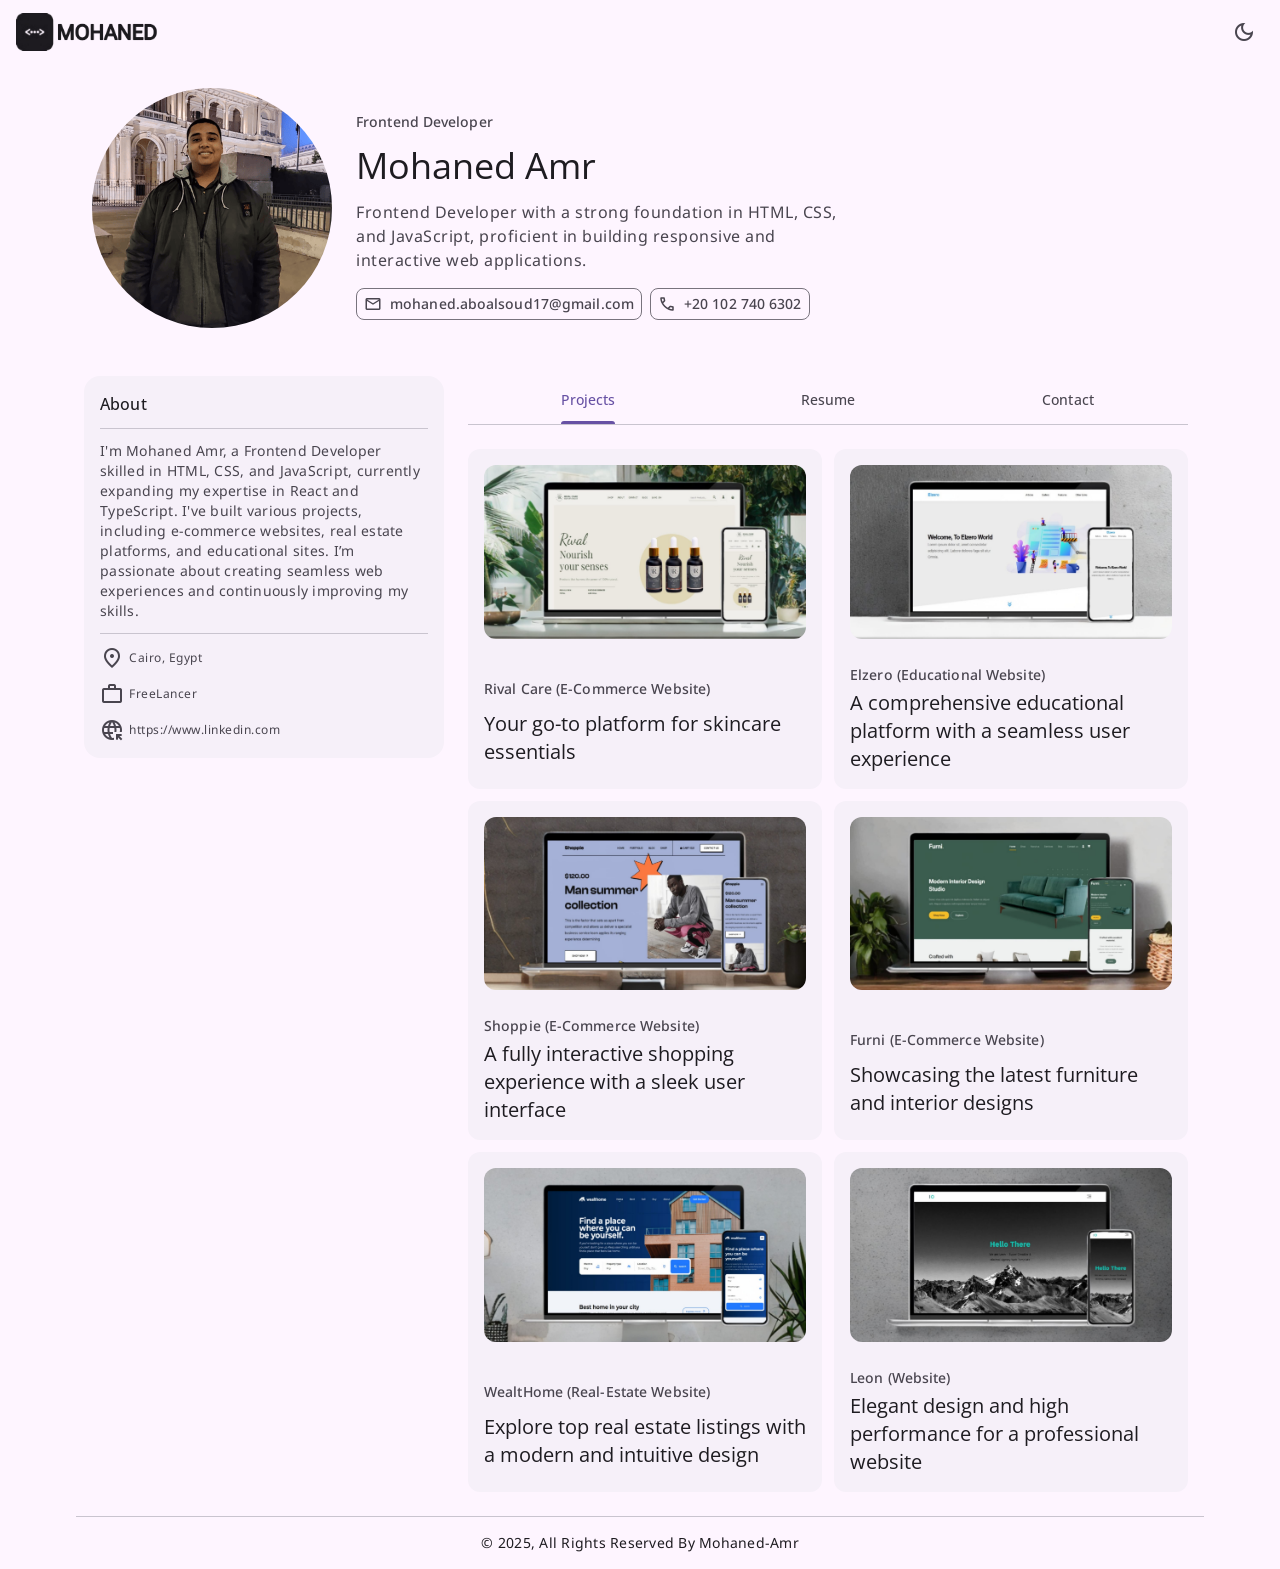
==== index.html @ 678322f2 "Add files via upload" ====
<!DOCTYPE html>
<html lang="en" data-theme="light">
  <head>
    <meta charset="UTF-8" />
    <meta name="viewport" content="width=device-width, initial-scale=1.0" />
    <!-- Meta Tags -->
    <title>Mohaned-Amr -> Personal Portfolio</title>
    <meta name="title" content="Mohaned-Amr -> Personal Portfolio" />
    <meta
      name="description"
      content="This is a personal portfolio made by Mohaned-Amr"
    />
    <!-- Favicon -->
    <link rel="shortcut icon" href="./favicon.svg" type="image/svg+xml" />
    <!-- Google Font Link -->
    <link rel="preconnect" href="https://fonts.googleapis.com" />
    <link rel="preconnect" href="https://fonts.gstatic.com" crossorigin />
    <link
      href="https://fonts.googleapis.com/css2?family=Noto+Sans:wght@400;500&family=Open+Sans:wght@400;500&display=swap"
      rel="stylesheet"
    />
    <!-- Material Icon Link -->
    <link
      rel="stylesheet"
      href="https://fonts.googleapis.com/css2?family=Material+Symbols+Outlined:opsz,wght,FILL,GRAD@24,400,0,0"
    />
    <!-- Custom CSS Links -->
    <link rel="stylesheet" href="./New folder/css/style.css" />
    <link rel="stylesheet" href="./New folder/css/all.min.css" />
    <link rel="stylesheet" href="./New folder/css/normalize.css" />
  </head>
  <body>
    <!-- Top Bar -->
    <header class="topbar">
      <a href="#" class="logo">
        <img
          src="./New folder/images/Logo_dark.png"
          alt="Mohaned-Amr"
          width="145"
          height="32"
          class="dark"
        />
        <img
          src="./New folder/images/Logo_light.png"
          alt="Mohaned-Amr"
          width="145"
          height="32"
          class="light"
        />
      </a>
      <button class="icon-btn theme-btn" data-theme-btn>
        <span class="material-symbols-outlined dark" aria-hidden="true">
          dark_mode
        </span>
        <span class="material-symbols-outlined light" aria-hidden="true">
          light_mode
        </span>
        <div class="state-layer"></div>
      </button>
    </header>
    <main>
      <article>
        <!-- Hero -->
        <section class="section hero">
          <div class="container">
            <figure
              class="hero-banner img-holder"
              style="--width: 240; --height: 240"
            >
              <img
                src="./New folder/images/profile.png"
                width="240"
                height="240"
                alt="Mohaned-Amr"
                class="img-cover"
              />
            </figure>
            <div class="hero-content">
              <span class="label-large section-subtitle"
                >Frontend Developer</span
              >
              <h1 class="display-small">Mohaned Amr</h1>
              <p class="body-large section-text">
                Frontend Developer with a strong foundation in HTML, CSS, and
                JavaScript, proficient in building responsive and interactive
                web applications.
              </p>
              <div class="btn-wrapper">
                <a
                  href="mailto:mohaned.aboalsoud17@gmail.com"
                  class="chip"
                  target="_blank"
                >
                  <span class="material-symbols-outlined" aria-hidden="true">
                    Mail</span
                  >
                  <span class="label-large">mohaned.aboalsoud17@gmail.com</span>
                  <div class="state-layer"></div>
                </a>
                <a href="tel:+201027406302" class="chip" target="_blank">
                  <span class="material-symbols-outlined" aria-hidden="true">
                    Call
                  </span>
                  <span class="label-large">+20 102 740 6302</span>
                  <div class="state-layer"></div>
                </a>
              </div>
            </div>
          </div>
        </section>
        <!-- Main Content -->
        <div class="article">
          <div class="about-card">
            <h2 class="card-title title-medium">About</h2>
            <p class="body-medium card-text">
              I'm Mohaned Amr, a Frontend Developer skilled in HTML, CSS, and
              JavaScript, currently expanding my expertise in React and
              TypeScript. I've built various projects, including e-commerce
              websites, real estate platforms, and educational sites. I’m
              passionate about creating seamless web experiences and
              continuously improving my skills.
            </p>
            <ul class="about-list">
              <li class="list-item">
                <span class="material-symbols-outlined" aria-hidden="true">
                  location_on
                </span>
                <span class="label-medium">Cairo, Egypt</span>
              </li>
              <li class="list-item">
                <span class="material-symbols-outlined" aria-hidden="true">
                  Work
                </span>
                <span class="label-medium">FreeLancer</span>
              </li>
              <li class="list-item">
                <span class="material-symbols-outlined" aria-hidden="true">
                  captive_portal
                </span>
                <a
                  href="https://www.linkedin.com/in/mohaned-amr?lipi=urn%3Ali%3Apage%3Ad_flagship3_profile_view_base_contact_details%3BCSJudv%2BbSkCPL9RuN%2Fnesw%3D%3D"
                  target="_blank"
                  class="label-medium linkedin"
                  >https://www.linkedin.com</a>
              </li>
            </ul>
          </div>
          <div>
            <!-- Primary Tabs -->
            <div class="primary-tabs">
              <button class="tab-btn active" data-tab-btn="projects">
                <span class="tab-text title-small">Projects</span>
                <div class="state-layer"></div>
              </button>
              <button class="tab-btn" data-tab-btn="resume">
                <span class="tab-text title-small">Resume</span>
                <div class="state-layer"></div>
              </button>
              <button class="tab-btn" data-tab-btn="contact">
                <span class="tab-text title-small">Contact</span>
                <div class="state-layer"></div>
              </button>
            </div>
            <!-- Project -->
            <section class="section tab-content active" data-tab-content="projects">
              <div class="container">
                <div class="project-list">
                  <div class="card">
                    <figure class="card-banner img-holder" style="--width: 334; --height: 180;">
                      <img src="./New folder/images/project-1.png" alt="Rival" width="334" height="180" class="img-cover">
                    </figure>
                    <div class="card-content">
                      <span class="label-large card-subtitle">Rival Care (E-Commerce Website)</span>
                      <h3 class="title-large card-title">Your go-to platform for skincare essentials</h3>
                    </div>
                    <a href="https://mohaned-amr.github.io/Rival-Care/" target="_blank" class="state-layer"></a>
                  </div>

                  <div class="card">
                    <figure class="card-banner img-holder" style="--width: 334; --height: 180;">
                      <img src="./New folder/images/project-2.png" alt="Elzero" width="334" height="180" class="img-cover">
                    </figure>
                    <div class="card-content">
                      <span class="label-large card-subtitle">Elzero (Educational Website)</span>
                      <h3 class="title-large card-title">A comprehensive educational platform with a seamless user experience</h3>
                    </div>
                    <a href="https://mohaned-amr.github.io/Elzero-Website-Project/" target="_blank" class="state-layer"></a>
                  </div>

                  <div class="card">
                    <figure class="card-banner img-holder" style="--width: 334; --height: 180;">
                      <img src="./New folder/images/project-3.png" alt="Shoppie" width="334" height="180" class="img-cover">
                    </figure>
                    <div class="card-content">
                      <span class="label-large card-subtitle">Shoppie (E-Commerce Website)</span>
                      <h3 class="title-large card-title">A fully interactive shopping experience with a sleek user interface</h3>
                    </div>
                    <a href="https://mohaned-amr.github.io/E-Commerce-Website/" target="_blank" class="state-layer"></a>
                  </div>

                  <div class="card">
                    <figure class="card-banner img-holder" style="--width: 334; --height: 180;">
                      <img src="./New folder/images/project-4.png" alt="Furni" width="334" height="180" class="img-cover">
                    </figure>
                    <div class="card-content">
                      <span class="label-large card-subtitle">Furni (E-Commerce Website)</span>
                      <h3 class="title-large card-title">Showcasing the latest furniture and interior designs</h3>
                    </div>
                    <a href="https://mohaned-amr.github.io/Furniture-Exhibition-Website/" target="_blank" class="state-layer"></a>
                  </div>

                  <div class="card">
                    <figure class="card-banner img-holder" style="--width: 334; --height: 180;">
                      <img src="./New folder/images/project-5.png" alt="WealtHome" width="334" height="180" class="img-cover">
                    </figure>
                    <div class="card-content">
                      <span class="label-large card-subtitle">WealtHome (Real-Estate Website)</span>
                      <h3 class="title-large card-title">Explore top real estate listings with a modern and intuitive design</h3>
                    </div>
                    <a href="https://mohaned-amr.github.io/Real-Estate-Website/" target="_blank" class="state-layer"></a>
                  </div>

                  <div class="card">
                    <figure class="card-banner img-holder" style="--width: 334; --height: 180;">
                      <img src="./New folder/images/project-6.png" alt="Leon" width="334" height="180" class="img-cover">
                    </figure>
                    <div class="card-content">
                      <span class="label-large card-subtitle">Leon (Website)</span>
                      <h3 class="title-large card-title">Elegant design and high performance for a professional website</h3>
                    </div>
                    <a href="https://mohaned-amr.github.io/First-Project-Leon/" target="_blank" class="state-layer"></a>
                  </div>
                </div>
              </div>
            </section>
            <!-- Resume -->
            <section class="section tab-content resume-tab" data-tab-content="resume">
              <div class="container">
                <h2 class="section-title title-small">Experience</h2>
                <ul class="list">
                  <li class="resume-item">
                    <div class="resume-card">
                      <p class="body-large">Freelance Web Developer</p>
                      <span class="label-medium card-subtitle">Ongoing</span>
                      <span class="body-medium card-text">Developed and designed multiple frontend projects.<br>Gained experience in responsive web design and modern UI trends.</span>
                    </div>
                  </li>
                </ul>
                <h2 class="section-title title-small">Education</h2>
                <ul class="list">
                  <li class="resume-item">
                    <div class="resume-card">
                      <p class="body-large">
                        Bachelor of Law – Helwan University<br>Graduated with Very Good grade
                      </p>
                      <span class="label-medium card-subtitle">2023</span>
                    </div>
                  </li>
                </ul>
                <h2 class="section-title title-small">Skills and Technologies</h2>
                <ul class="resume-bottom-list">
                  <li class="resume-bottom-item">
                    <img src="./New folder/images/html5.svg" width="28" height="28" loading="lazy" alt="HTML5" class="icon">
                    <span class="label-medium">HTML 5</span>
                  </li>
                  <li class="resume-bottom-item">
                    <img src="./New folder/images/css3.svg" width="28" height="28" loading="lazy" alt="CSS" class="icon">
                    <span class="label-medium">CSS 3</span>
                  </li>
                  <li class="resume-bottom-item">
                    <img src="./New folder/images/javascript.svg" width="28" height="28" loading="lazy" alt="JavaScript" class="icon">
                    <span class="label-medium">JavaScript</span>
                  </li>
                  <li class="resume-bottom-item">
                    <img src="./New folder/images/react.js.svg" width="28" height="28" loading="lazy" alt="React.js" class="icon">
                    <span class="label-medium">React.js</span>
                  </li>
                  <li class="resume-bottom-item">
                    <img src="./New folder/images/github.svg" width="28" height="28" loading="lazy" alt="GitHub" class="icon">
                    <span class="label-medium">GitHub</span>
                  </li>
                  <li class="resume-bottom-item">
                    <img src="./New folder/images/VS_code.svg" width="28" height="28" loading="lazy" alt="VS Code" class="icon">
                    <span class="label-medium">VS Code</span>
                  </li>
                </ul>
              </div>
            </section>
            <!-- Contact -->
            <section class="section tab-content contact-tab" data-tab-content="contact">
              <div class="container">
                <div class="contact-info">
                  <h4 class="section-title title-small">Contact Info</h4>
                  <ul class="contact-info-list">
                    <li class="contact-info-item">
                      <div class="icon-box">
                        <span class="material-symbols-outlined" aria-hidden="true"> mail </span>
                      </div>
                      <div class="info-content">
                        <p class="label-small info-title">Mail Us</p>
                        <a href="mailto:mohaned.aboalsoud17@gmail.com" class="label-small info-text">mohaned.aboalsoud17@gmail.com</a>
                      </div>
                    </li>
                    <li class="contact-info-item">
                      <div class="icon-box">
                        <span class="material-symbols-outlined" aria-hidden="true"> call </span>
                      </div>
                      <div class="info-content">
                        <p class="label-small info-title">Contact Us</p>
                        <a href="tel:+20 102 740 6302" class="label-small info-text">+20 102 740 6302</a>
                        <a href="tel:+20 155 783 7011" class="label-small info-text">+20 155 783 7011</a>
                      </div>
                    </li>
                    <li class="contact-info-item">
                      <div class="icon-box">
                        <span class="material-symbols-outlined" aria-hidden="true"> location_on </span>
                      </div>
                      <div class="info-content">
                        <p class="label-small info-title">Address</p>
                        <a href="https://maps.app.goo.gl/rMeYLPhVz12Xdufw5" target="_blank" class="label-small info-text">Helwan, Cairo</a>
                      </div>
                    </li>
                  </ul>
                  <h4 class="title-small">Social Info</h4>
                  <div class="social-list">
                    <a href="https://www.github.com/Mohaned-Amr" target="_blank" class="social-item">
                      <i class="fa-brands fa-github material-symbols-outlined"></i>

                    </a>
                    <a href="https://www.linkedin.com/in/mohaned-amr" target="_blank" class="social-item">
                      <i class="fa-brands fa-linkedin-in material-symbols-outlined"></i>
                    </a>
                    <a href="https://www.facebook.com/mohaned.amr.9/" target="_blank" class="social-item">
                      <i class="fa-brands fa-facebook material-symbols-outlined"></i>
                      
                    </a>
                  </div>
                </div>
                <div class="contact-form">
                  <h3 class="title-large">Let's Work Together</h3>
                  <form id="contactForm" action="https://script.google.com/macros/s/AKfycbyH1rNo-3LE0rDdBlrxSyQjv4t_PuRwFD0cUKstrhkyv3cLIm2yhVNnOjjNNk0HirrN/exec" target="_blank" method="POST" class="input-wrapper">
                      <input type="text" name="name" id="name" placeholder="Name*" required class="input-field">
                      <input type="email" name="email" id="email" placeholder="Email*" required class="input-field">
                      <input type="text" name="subject" id="subject" placeholder="Subject" class="input-field">
                      <textarea name="message" id="message" placeholder="Message*" required class="textarea"></textarea>
                      <button class="btn" type="submit">
                        <span class="label-large">Send Message</span>
                        <div class="state-layer"></div>
                      </button>
                    </form>
                </div>
              </div>
            </section>
          </div>
        </div>
      </article>
    </main>
    <!-- Footer -->
    <footer class="footer">
      <div class="container">
        <p class="body-medium">&copy; 2025, All Rights Reserved By Mohaned-Amr</p>
      </div>
    </footer>

    <!-- Custom Js Link -->
    <script src="./New folder/js/main.js"></script>
  </body>
</html>
---- New folder/css/style.css ----
/* Custom Property */
:root {
  /* Colors */
  --white: hsl(0, 0%, 100%);
  --black: hsl(0, 0%, 0);
  /* Light Theme */
  --background-light: hsl(293, 100%, 98%);
  --on-background-light: hsl(264, 8%, 12%);
  --surface-light: hsl(293, 100%, 98%);
  --on-surface-light: hsl(264, 8%, 12%);
  --on-surface-variant-light: hsl(264, 7%, 29%);
  --surface-container-low-light: hsl(278, 44%, 96%);
  --surface-container-light: hsl(276, 38%, 95%);
  --surface-bright-light: hsl(293, 100%, 98%);
  --primary-light: hsl(256, 34%, 48%);
  --on-primary-light: hsl(0, 0%, 100%);
  --outline-light: hsl(270, 4%, 47%);
  --outline-variant-light: hsl(270, 11%, 79%);

  /* Dark Theme */
  --background-dark: hsl(260, 14%, 8%);
  --on-background-dark: hsl(280, 17%, 90%);
  --surface-dark: hsl(260, 14%, 8%);
  --on-surface-dark: hsl(280, 17%, 90%);
  --on-surface-variant-dark: hsl(270, 11%, 79%);
  --surface-container-low-dark: hsl(264, 8%, 12%);
  --surface-container-dark: hsl(257, 10%, 14%);
  --surface-bright-dark: hsl(270, 5%, 23%);
  --primary-dark: hsl(258, 100%, 87%);
  --on-primary-dark: hsl(259, 58%, 28%);
  --outline-dark: hsl(264, 5%, 58%);
  --outline-variant-dark: hsl(264, 7%, 29%);

  /* Typography */
  /* Font family */
  --font-primary: "Open Sans", sans-serif;
  --font-secondary: "Noto Sans", sans-serif;

  /* Font size */
  --base-font-size: 62.5%;
  --display-large: 5.7rem;
  --display-medium: 4.5rem;
  --display-small: 3.6rem;
  --headline-large: 3.2rem;
  --headline-medium: 2.8rem;
  --headline-small: 2.4rem;
  --title-large: 2rem;
  --title-medium: 1.6rem;
  --title-small: 1.4rem;
  --label-large: 1.4rem;
  --label-medium: 1.2rem;
  --label-small: 1.1rem;
  --body-large: 1.6rem;
  --body-medium: 1.4rem;
  --body-small: 1.2rem;

  /* Font weight */
  --weight-regular: 400;
  --weight-medium: 500;

  /* Border Radius */
  --radius-extra-small: 4px;
  --radius-small: 8px;
  --radius-medium: 12px;
  --radius-large: 16px;
  --radius-full: 500px;
  --radius-circle: 50%;

  /* Box shadow */
  --elevation-1: 0px 1px 3px 1px #00000026, 0px 1px 2px 0px #0000004d;

  /* Others */
  --section-padding: 24px;
  --top-bar-height: 64px;
}
[data-theme="light"] {
  color-scheme: light;
  --background: var(--background-light);
  --on-background: var(--on-background-light);
  --surface: var(--surface-light);
  --on-surface: var(--on-surface-light);
  --on-surface-variant: var(--on-surface-variant-light);
  --surface-container-low: var(--surface-container-low-light);
  --surface-container: var(--surface-container-light);
  --surface-bright: var(--surface-bright-light);
  --primary: var(--primary-light);
  --on-primary: var(--on-primary-light);
  --outline: var(--outline-light);
  --outline-variant: var(--outline-variant-light);
}

[data-theme="dark"] {
  color-scheme: dark;
  --background: var(--background-dark);
  --on-background: var(--on-background-dark);
  --surface: var(--surface-dark);
  --on-surface: var(--on-surface-dark);
  --on-surface-variant: var(--on-surface-variant-dark);
  --surface-container-low: var(--surface-container-low-dark);
  --surface-container: var(--surface-container-dark);
  --surface-bright: var(--surface-bright-dark);
  --primary: var(--primary-dark);
  --on-primary: var(--on-primary-dark);
  --outline: var(--outline-dark);
  --outline-variant: var(--outline-variant-dark);
}
@media (prefers-reduced-motion: no-preference) {
  :root {
    /* Transtion */
    /* duration */
    --motion-duration-short-1: 100ms;
    /* Easing */
    --motion-easing-linear: cubic-bezier(0, 0, 1, 1);
  }
}

/* Reset */
*,
*::before,
*::after {
  margin: 0;
  padding: 0;
  box-sizing: border-box;
}
li {
  list-style: none;
}
a,
img,
span,
input,
button,
textarea {
  display: block;
}
a {
  color: inherit;
  text-decoration: none;
}
img {
  height: auto;
}
input,
button,
textarea {
  background: none;
  border: none;
  font: inherit;
}
input,
textarea {
  width: 100%;
}
button {
  cursor: pointer;
}
textarea {
  resize: none;
}
html {
  font-family: var(--font-secondary);
  font-size: var(--base-font-size);
  scroll-behavior: smooth;
}
body {
  background-color: var(--background);
  color: var(--on-background);
  font-size: var(--body-large);
}

/* Typography */
.display-large {
  font-family: var(--font-primary);
  font-size: var(--display-large);
  font-weight: var(--weight-regular);
  line-height: 64px;
  letter-spacing: -0.25px;
}
.display-medium {
  font-family: var(--font-primary);
  font-size: var(--display-medium);
  font-weight: var(--weight-regular);
  line-height: 52px;
}
.display-small {
  font-family: var(--font-primary);
  font-size: var(--display-small);
  font-weight: var(--weight-regular);
  line-height: 44px;
}
.headline-large {
  font-family: var(--font-primary);
  font-size: var(--headline-large);
  font-weight: var(--weight-regular);
  line-height: 40px;
}
.headline-medium {
  font-family: var(--font-primary);
  font-size: var(--headline-medium);
  font-weight: var(--weight-regular);
  line-height: 36px;
}
.headline-small {
  font-family: var(--font-primary);
  font-size: var(--headline-small);
  font-weight: var(--weight-regular);
  line-height: 32px;
}
.title-large {
  font-family: var(--font-primary);
  font-size: var(--title-large);
  font-weight: var(--weight-regular);
  line-height: 28px;
}
.title-medium {
  font-family: var(--font-primary);
  font-size: var(--title-medium);
  font-weight: var(--weight-medium);
  line-height: 24px;
  letter-spacing: 0.15px;
}
.title-small {
  font-family: var(--font-primary);
  font-size: var(--title-small);
  font-weight: var(--weight-medium);
  line-height: 20px;
  letter-spacing: 0.1px;
}
.body-large {
  font-size: var(--body-large);
  font-weight: var(--weight-regular);
  line-height: 24px;
  letter-spacing: 0.5px;
}
.body-medium {
  font-size: var(--body-medium);
  font-weight: var(--weight-regular);
  line-height: 20px;
  letter-spacing: 0.25px;
}
.body-small {
  font-size: var(--body-small);
  font-weight: var(--weight-regular);
  line-height: 16px;
  letter-spacing: 0.4px;
}
.label-large {
  font-size: var(--label-large);
  font-weight: var(--weight-medium);
  line-height: 20px;
  letter-spacing: 0.1px;
}
.label-medium {
  font-size: var(--label-medium);
  font-weight: var(--weight-regular);
  line-height: 16px;
  letter-spacing: 0.5px;
}
.label-small {
  font-size: var(--label-small);
  font-weight: var(--weight-regular);
  line-height: 16px;
  letter-spacing: 0.5px;
}

/* Reused Style */
.material-symbols-outlined {
  width: 1em;
  height: 1em;
  display: block;
  font-variation-settings: "FILL" 0, "wght" 400, "GRAD" 0, "opsz" 24;
}

:has(> .state-layer) {
  position: relative;
  overflow: hidden;
  z-index: 1;
}
.state-layer {
  position: absolute;
  inset: 0;
  background-color: var(--state-layer-bg);
  transition: var(--motion-duration-short-1) var(--motion-easing-linear);
  opacity: 0;
}
:has(> .state-layer):hover .state-layer {
  opacity: 0.08;
}
:has(> .state-layer):is(:focus, :focus-visible, :active) .state-layer {
  opacity: 0.12;
}
.section {
  padding-block: var(--section-padding);
}
.container {
  padding-inline: 16px;
}
.img-holder {
  aspect-ratio: var(--width) / var(--height);
  background-color: transparent;
  overflow: hidden;
}
.img-cover {
  width: 100%;
  height: 100%;
  object-fit: cover;
}
.tab-content:not(.active) {
  display: none;
}
.section-title {
  margin-block-end: 16px;
}

/* Component */
/* Button */
.icon-btn {
  width: 40px;
  height: 40px;
  display: grid;
  place-items: center;
}
.btn {
  height: 40px;
  display: grid;
  place-items: center;
  padding-inline: 24px;
  border-radius: var(--radius-full);
  background-color: var(--primary);
  color: var(--on-primary);
  font-weight: var(--weight-medium);
  overflow: hidden;
  --state-layer-bg: var(--on-primary);
}
.btn:hover:not(:focus) {
  box-shadow: var(--elevation-1);
}
/* Tab */
.primary-tabs {
  background-color: var(--background);
  margin-block-start: 24px;
  margin-inline: 16px;
  display: grid;
  grid-template-columns: repeat(3, 1fr);
  justify-content: center;
  border-block-end: 1px solid var(--outline-variant);
}
.tab-btn {
  height: 48px;
  width: 100%;
  display: grid;
  place-content: center;
  background-color: var(--surface);
  color: var(--on-surface-variant);
  --state-layer-bg: var(--on-surface-variant);
}
.tab-btn.active {
  color: var(--primary);
  --state-layer-bg: var(--primary);
}
.tab-text {
  position: relative;
  height: 48px;
  line-height: 48px;
}
.tab-text::after {
  content: "";
  position: absolute;
  bottom: 0;
  left: 0;
  width: 100%;
  height: 3px;
  border-radius: 3px 3px 0 0;
  background-color: var(--primary);
  opacity: 0;
}
.tab-btn.active .tab-text::after {
  opacity: 1;
}

/* Chip */
.chip {
  height: 32px;
  max-width: max-content;
  display: flex;
  justify-content: center;
  align-items: center;
  gap: 8px;
  border: 1px solid var(--outline);
  border-radius: var(--radius-small);
  background-color: var(--surface);
  color: var(--on-surface-variant);
  --state-layer-bg: var(--on-surface-variant);
}
.chip .material-symbols-outlined {
  font-size: 1.8rem;
}
/* Card */
.card {
  background-color: var(--surface-container-low);
  border-radius: var(--radius-medium);
  padding: 16px;
  display: grid;
  gap: 16px;
  --state-layer-bg: var(--on-surface);
}
.card-banner {
  border-radius: var(--radius-medium);
}
.card-content {
  display: grid;
  gap: 4px;
}
.card-subtitle {
  padding-top: 10px;
  color: var(--on-surface-variant);
}
.card-title {
  color: var(--on-surface);
}

/* Input Field */
.input-field,
.textarea {
  color: var(--on-surface);
  padding: 13px 16px;
  box-shadow: inset 0 0 0 1px var(--outline);
  border-radius: var(--radius-extra-small);
  outline: none;
  transition: box-shadow var(--motion-duration-short-1)
    var(--motion-easing-linear);
}
.textarea {
  height: 120px;
  padding: 16px;
}
:where(.input-field, .textarea)::placeholder {
  color: var(--on-surface-variant);
}
:where(.input-field, .textarea):focus {
  box-shadow: inset 0 0 0 2px var(--primary);
}

/* Top Bar */
.topbar {
  background-color: var(--background);
  position: fixed;
  top: 0;
  left: 0;
  width: 100%;
  height: var(--top-bar-height);
  display: flex;
  justify-content: space-between;
  align-items: center;
  padding-inline: 16px;
  z-index: 4;
}

[data-theme="dark"] .logo .light,
[data-theme="light"] .logo .dark {
  display: none;
}

[data-theme="dark"] .logo .dark,
[data-theme="light"] .logo .light {
  display: block;
}

.theme-btn {
  color: var(--on-surface-variant);
  --state-layer-bg: var(--on-surface-variant);
  border-radius: var(--radius-full);
  overflow: hidden;
}

[data-theme="dark"] .theme-btn .dark,
[data-theme="light"] .theme-btn .light {
  display: none;
}

/* Hero */
.hero {
  padding-block-start: calc(var(--top-bar-height) + 24px);
}
.hero .container {
  display: grid;
  align-items: center;
  gap: 24px;
}
.hero-banner {
  width: 240px;
  border-radius: var(--radius-circle);
}
.hero-content {
  max-width: 500px;
}
.hero-content h1 {
  line-height: 20px;
}
.hero .section-subtitle {
  color: var(--on-surface-variant);
  padding: 16px 0 0 0;
}
.hero .section-text {
  margin-block: 5px 16px;
  color: var(--on-surface-variant);
}
.hero .btn-wrapper {
  display: flex;
  flex-wrap: wrap;
  gap: 8px;
}
.hero .btn-wrapper a {
  padding: 7px;
}

/* Abuot Card */
.about-card {
  background-color: var(--surface-container-low);
  color: var(--on-surface-variant);
  margin-inline: 16px;
  padding: 16px;
  margin-block-start: 24px;
  border-radius: var(--radius-large);
}
.about-card .card-title {
  color: var(--on-surface);
}
.about-card .card-text {
  margin-block: 12px;
  padding-block: 12px;
  border-block: 1px solid var(--outline-variant);
}
.about-list {
  display: grid;
  gap: 12px;
}
.list-item {
  display: flex;
  align-items: center;
  gap: 5px;
}
.linkedin {
  transition: 0.3s;
}
.linkedin:hover {
  text-decoration: underline;
}
/* Project */
.project-list {
  display: grid;
  grid-template-columns: repeat(auto-fit, minmax(260px, 1fr));
  gap: 12px;
}
/* Resume */
.resume-tab .list {
  display: grid;
  grid-template-columns: repeat(auto-fit, minmax(300px, 1fr));
  gap: 24px;
  margin-block-end: 28px;
}
.resume-card {
  display: grid;
  gap: 4px;
}
.resume-card .card-subtitle {
  color: var(--primary);
  padding-bottom: 10px;
}
.resume-card .card-text {
  color: var(--on-surface-variant);
}
.resume-bottom-list {
  display: grid;
  grid-template-columns: repeat(auto-fit, minmax(150px, 1fr));
  gap: 12px;
}
.resume-bottom-item {
  background-color: var(--surface-container);
  display: flex;
  align-items: center;
  gap: 8px;
  padding: 12px;
  border-radius: var(--radius-small);
}

.resume-bottom-item .icon {
  height: 28px;
}
/* Contact */
.contact-tab {
  padding-block-end: 0;
}
.contact-tab .container {
  padding-block-end: 24px;
}
.contact-info,
.contact-info-list {
  display: grid;
  gap: 12px;
}
.contact-info {
  margin-block-end: 24px;
}
.contact-info-list {
  padding-block-end: 12px;
  border-block-end: 1px solid var(--outline-variant);
}
.contact-info-item {
  display: flex;
  align-items: center;
  gap: 12px;
}
.contact-info .icon-box {
  width: 48px;
  height: 48px;
  flex-shrink: 0;
  display: grid;
  place-items: center;
  color: var(--on-surface-variant);
}
.info-content {
  display: grid;
  gap: 4px;
}
.info-title {
  color: var(--on-surface);
}
.info-text {
  color: var(--on-surface-variant);
}
.social-list {
  display: flex;
  gap: 12px;
}
.social-item {
  padding: 12px;
  border-radius: var(--radius-circle);
  transition: 0.3s;
}
.social-item:hover {
  background-color: var(--surface-container);
}
.input-wrapper {
  margin-block-start: 16px;
  display: grid;
  gap: 10px;
}
.contact-form {
  background-color: var(--surface-container);
  padding: 16px;
  margin-block-end: 16px;
  border-radius: var(--radius-medium);
}
/* Footer */
.footer .container {
  text-align: center;
  padding: 16px;
  border-block-start: 1px solid var(--outline-variant);
}

/* Media Queries */
/* Responsive for large than 768px screen */
@media (min-width: 768px) {
  /* Reused Style */
  .article {
    position: relative;
    display: grid;
    grid-template-columns: 0.5fr 1fr;
    align-items: flex-start;
  }
  .about-card,
  .primary-tabs {
    position: sticky;
    top: 64px;
  }
  .primary-tabs {
    z-index: 2;
  }
  /* Hero */
  .hero .container {
    grid-template-columns: 0.2fr 1fr;
  }
}

/* Responsive for large than 1200px screen */
@media (min-width: 1200px) {
  /* Reused Style */
  .container,
  .article {
    max-width: 1128px;
    margin-inline: auto;
  }
  /* About Card */
  .about-card {
    margin-inline: 8px;
  }
  /* Contact */
  .contact-tab .container {
    display: grid;
    align-items: flex-start;
    grid-template-columns: 0.6fr 1fr;
    gap: 24px;
  }
}
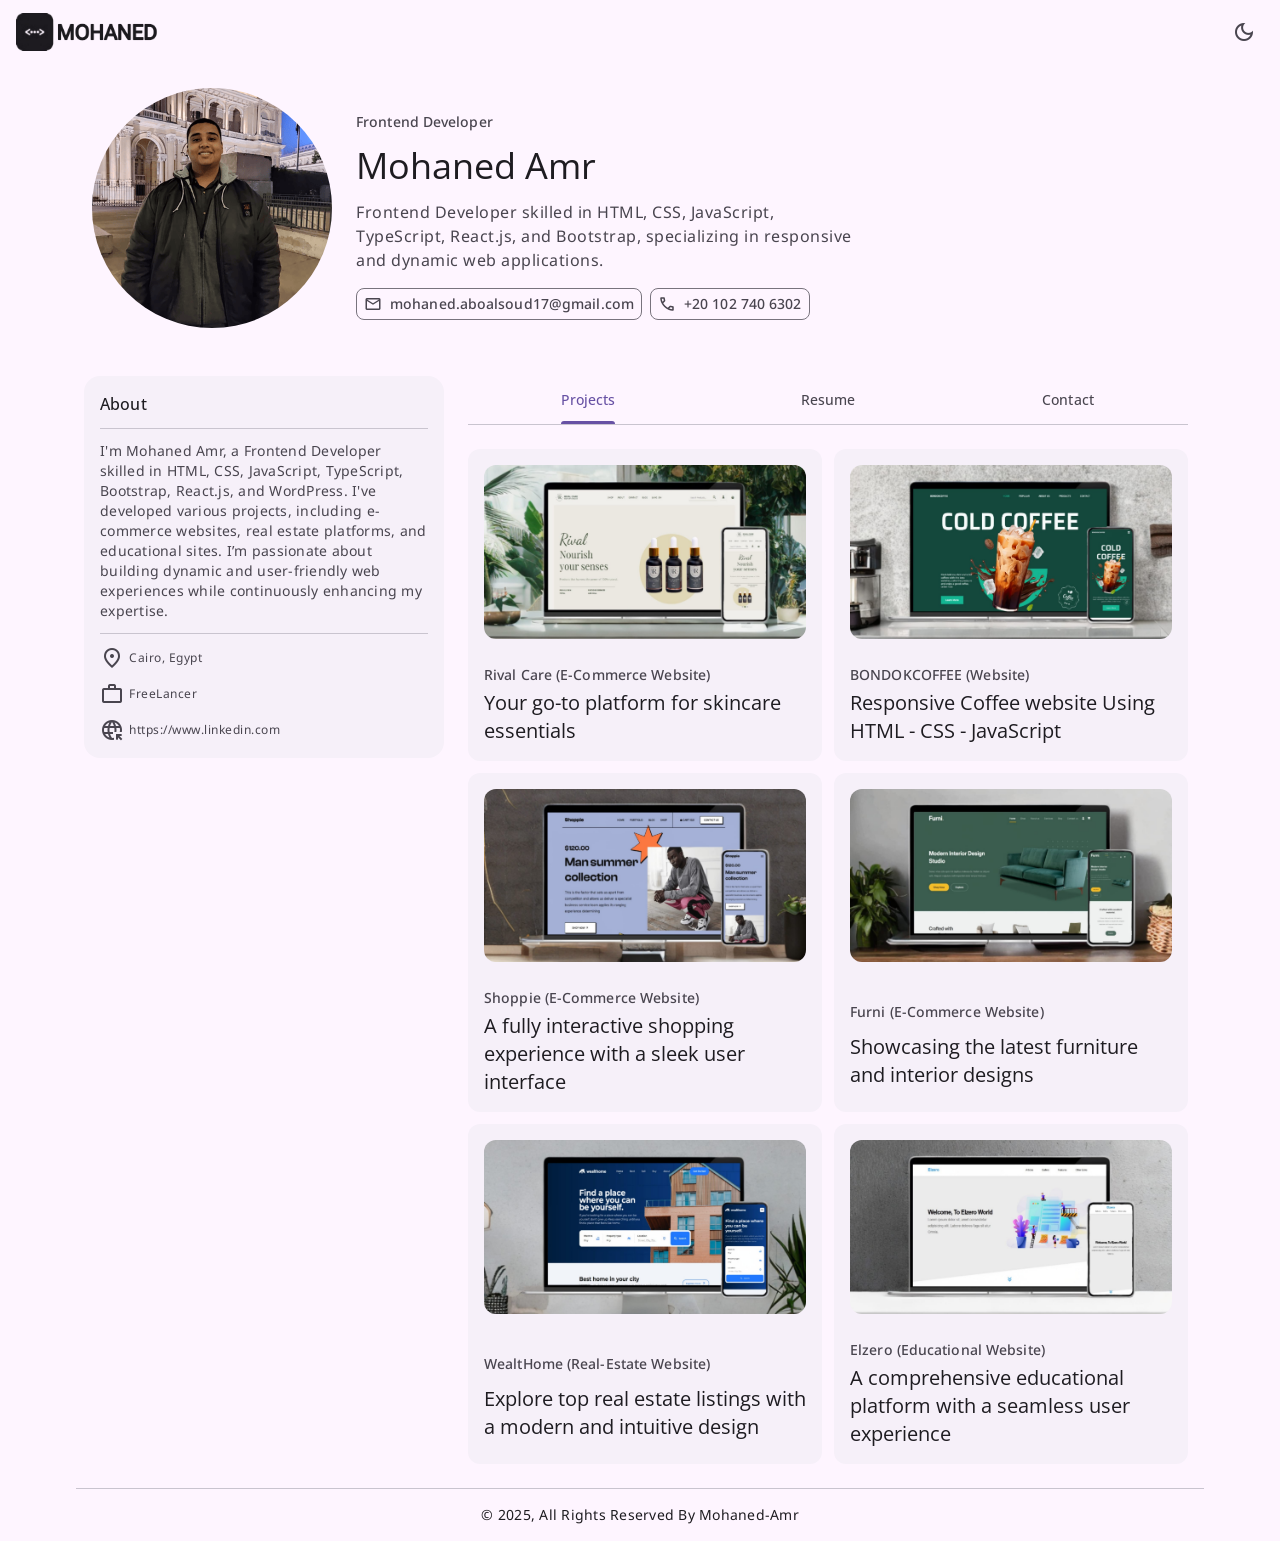
==== commit bca51dee: "Add files via upload" ====
--- a/index.html
+++ b/index.html
@@ -81,8 +81,8 @@
               >
               <h1 class="display-small">Mohaned Amr</h1>
               <p class="body-large section-text">
-                Frontend Developer with a strong foundation in HTML, CSS, and
-                JavaScript, proficient in building responsive and interactive
+                Frontend Developer skilled in HTML, CSS, JavaScript, TypeScript,
+                React.js, and Bootstrap, specializing in responsive and dynamic
                 web applications.
               </p>
               <div class="btn-wrapper">
@@ -113,12 +113,12 @@
           <div class="about-card">
             <h2 class="card-title title-medium">About</h2>
             <p class="body-medium card-text">
-              I'm Mohaned Amr, a Frontend Developer skilled in HTML, CSS, and
-              JavaScript, currently expanding my expertise in React and
-              TypeScript. I've built various projects, including e-commerce
-              websites, real estate platforms, and educational sites. I’m
-              passionate about creating seamless web experiences and
-              continuously improving my skills.
+              I'm Mohaned Amr, a Frontend Developer skilled in HTML, CSS,
+              JavaScript, TypeScript, Bootstrap, React.js, and WordPress. I've
+              developed various projects, including e-commerce websites, real
+              estate platforms, and educational sites. I’m passionate about
+              building dynamic and user-friendly web experiences while
+              continuously enhancing my expertise.
             </p>
             <ul class="about-list">
               <li class="list-item">
@@ -141,7 +141,8 @@
                   href="https://www.linkedin.com/in/mohaned-amr?lipi=urn%3Ali%3Apage%3Ad_flagship3_profile_view_base_contact_details%3BCSJudv%2BbSkCPL9RuN%2Fnesw%3D%3D"
                   target="_blank"
                   class="label-medium linkedin"
-                  >https://www.linkedin.com</a>
+                  >https://www.linkedin.com</a
+                >
               </li>
             </ul>
           </div>
@@ -162,79 +163,190 @@
               </button>
             </div>
             <!-- Project -->
-            <section class="section tab-content active" data-tab-content="projects">
+            <section
+              class="section tab-content active"
+              data-tab-content="projects"
+            >
               <div class="container">
                 <div class="project-list">
                   <div class="card">
-                    <figure class="card-banner img-holder" style="--width: 334; --height: 180;">
-                      <img src="./New folder/images/project-1.png" alt="Rival" width="334" height="180" class="img-cover">
+                    <figure
+                      class="card-banner img-holder"
+                      style="--width: 334; --height: 180"
+                    >
+                      <img
+                        src="./New folder/images/project-1.png"
+                        alt="Rival"
+                        width="334"
+                        height="180"
+                        class="img-cover"
+                      />
                     </figure>
                     <div class="card-content">
-                      <span class="label-large card-subtitle">Rival Care (E-Commerce Website)</span>
-                      <h3 class="title-large card-title">Your go-to platform for skincare essentials</h3>
-                    </div>
-                    <a href="https://mohaned-amr.github.io/Rival-Care/" target="_blank" class="state-layer"></a>
+                      <span class="label-large card-subtitle"
+                        >Rival Care (E-Commerce Website)</span
+                      >
+                      <h3 class="title-large card-title">
+                        Your go-to platform for skincare essentials
+                      </h3>
+                    </div>
+                    <a
+                      href="https://mohaned-amr.github.io/Rival-Care/"
+                      target="_blank"
+                      class="state-layer"
+                    ></a>
                   </div>
 
                   <div class="card">
-                    <figure class="card-banner img-holder" style="--width: 334; --height: 180;">
-                      <img src="./New folder/images/project-2.png" alt="Elzero" width="334" height="180" class="img-cover">
+                    <figure
+                      class="card-banner img-holder"
+                      style="--width: 334; --height: 180"
+                    >
+                      <img
+                        src="./New folder/images/project-6.png"
+                        alt="Leon"
+                        width="334"
+                        height="180"
+                        class="img-cover"
+                      />
                     </figure>
                     <div class="card-content">
-                      <span class="label-large card-subtitle">Elzero (Educational Website)</span>
-                      <h3 class="title-large card-title">A comprehensive educational platform with a seamless user experience</h3>
-                    </div>
-                    <a href="https://mohaned-amr.github.io/Elzero-Website-Project/" target="_blank" class="state-layer"></a>
+                      <span class="label-large card-subtitle"
+                        >BONDOKCOFFEE (Website)</span
+                      >
+                      <h3 class="title-large card-title">
+                        Responsive Coffee website Using HTML - CSS - JavaScript
+                      </h3>
+                    </div>
+                    <a
+                      href="https://mohaned-amr.github.io/BONDOKCOFFEE-Website/#"
+                      target="_blank"
+                      class="state-layer"
+                    ></a>
                   </div>
 
                   <div class="card">
-                    <figure class="card-banner img-holder" style="--width: 334; --height: 180;">
-                      <img src="./New folder/images/project-3.png" alt="Shoppie" width="334" height="180" class="img-cover">
+                    <figure
+                      class="card-banner img-holder"
+                      style="--width: 334; --height: 180"
+                    >
+                      <img
+                        src="./New folder/images/project-3.png"
+                        alt="Shoppie"
+                        width="334"
+                        height="180"
+                        class="img-cover"
+                      />
                     </figure>
                     <div class="card-content">
-                      <span class="label-large card-subtitle">Shoppie (E-Commerce Website)</span>
-                      <h3 class="title-large card-title">A fully interactive shopping experience with a sleek user interface</h3>
-                    </div>
-                    <a href="https://mohaned-amr.github.io/E-Commerce-Website/" target="_blank" class="state-layer"></a>
+                      <span class="label-large card-subtitle"
+                        >Shoppie (E-Commerce Website)</span
+                      >
+                      <h3 class="title-large card-title">
+                        A fully interactive shopping experience with a sleek
+                        user interface
+                      </h3>
+                    </div>
+                    <a
+                      href="https://mohaned-amr.github.io/E-Commerce-Website/"
+                      target="_blank"
+                      class="state-layer"
+                    ></a>
                   </div>
 
                   <div class="card">
-                    <figure class="card-banner img-holder" style="--width: 334; --height: 180;">
-                      <img src="./New folder/images/project-4.png" alt="Furni" width="334" height="180" class="img-cover">
+                    <figure
+                      class="card-banner img-holder"
+                      style="--width: 334; --height: 180"
+                    >
+                      <img
+                        src="./New folder/images/project-4.png"
+                        alt="Furni"
+                        width="334"
+                        height="180"
+                        class="img-cover"
+                      />
                     </figure>
                     <div class="card-content">
-                      <span class="label-large card-subtitle">Furni (E-Commerce Website)</span>
-                      <h3 class="title-large card-title">Showcasing the latest furniture and interior designs</h3>
-                    </div>
-                    <a href="https://mohaned-amr.github.io/Furniture-Exhibition-Website/" target="_blank" class="state-layer"></a>
+                      <span class="label-large card-subtitle"
+                        >Furni (E-Commerce Website)</span
+                      >
+                      <h3 class="title-large card-title">
+                        Showcasing the latest furniture and interior designs
+                      </h3>
+                    </div>
+                    <a
+                      href="https://mohaned-amr.github.io/Furniture-Exhibition-Website/"
+                      target="_blank"
+                      class="state-layer"
+                    ></a>
                   </div>
 
                   <div class="card">
-                    <figure class="card-banner img-holder" style="--width: 334; --height: 180;">
-                      <img src="./New folder/images/project-5.png" alt="WealtHome" width="334" height="180" class="img-cover">
+                    <figure
+                      class="card-banner img-holder"
+                      style="--width: 334; --height: 180"
+                    >
+                      <img
+                        src="./New folder/images/project-5.png"
+                        alt="WealtHome"
+                        width="334"
+                        height="180"
+                        class="img-cover"
+                      />
                     </figure>
                     <div class="card-content">
-                      <span class="label-large card-subtitle">WealtHome (Real-Estate Website)</span>
-                      <h3 class="title-large card-title">Explore top real estate listings with a modern and intuitive design</h3>
-                    </div>
-                    <a href="https://mohaned-amr.github.io/Real-Estate-Website/" target="_blank" class="state-layer"></a>
+                      <span class="label-large card-subtitle"
+                        >WealtHome (Real-Estate Website)</span
+                      >
+                      <h3 class="title-large card-title">
+                        Explore top real estate listings with a modern and
+                        intuitive design
+                      </h3>
+                    </div>
+                    <a
+                      href="https://mohaned-amr.github.io/Real-Estate-Website/"
+                      target="_blank"
+                      class="state-layer"
+                    ></a>
                   </div>
 
                   <div class="card">
-                    <figure class="card-banner img-holder" style="--width: 334; --height: 180;">
-                      <img src="./New folder/images/project-6.png" alt="Leon" width="334" height="180" class="img-cover">
+                    <figure
+                      class="card-banner img-holder"
+                      style="--width: 334; --height: 180"
+                    >
+                      <img
+                        src="./New folder/images/project-2.png"
+                        alt="Elzero"
+                        width="334"
+                        height="180"
+                        class="img-cover"
+                      />
                     </figure>
                     <div class="card-content">
-                      <span class="label-large card-subtitle">Leon (Website)</span>
-                      <h3 class="title-large card-title">Elegant design and high performance for a professional website</h3>
-                    </div>
-                    <a href="https://mohaned-amr.github.io/First-Project-Leon/" target="_blank" class="state-layer"></a>
+                      <span class="label-large card-subtitle"
+                        >Elzero (Educational Website)</span
+                      >
+                      <h3 class="title-large card-title">
+                        A comprehensive educational platform with a seamless
+                        user experience
+                      </h3>
+                    </div>
+                    <a
+                      href="https://mohaned-amr.github.io/Elzero-Website-Project/"
+                      target="_blank"
+                      class="state-layer"
+                    ></a>
                   </div>
                 </div>
               </div>
             </section>
             <!-- Resume -->
-            <section class="section tab-content resume-tab" data-tab-content="resume">
+            <section
+              class="section tab-content resume-tab"
+              data-tab-content="resume"
+            >
               <div class="container">
                 <h2 class="section-title title-small">Experience</h2>
                 <ul class="list">
@@ -242,7 +354,11 @@
                     <div class="resume-card">
                       <p class="body-large">Freelance Web Developer</p>
                       <span class="label-medium card-subtitle">Ongoing</span>
-                      <span class="body-medium card-text">Developed and designed multiple frontend projects.<br>Gained experience in responsive web design and modern UI trends.</span>
+                      <span class="body-medium card-text"
+                        >Designed and developed multiple frontend projects,
+                        focusing on responsive <br />web design and modern UI/UX
+                        trends to create seamless user experiences.</span
+                      >
                     </div>
                   </li>
                 </ul>
@@ -251,103 +367,264 @@
                   <li class="resume-item">
                     <div class="resume-card">
                       <p class="body-large">
-                        Bachelor of Law – Helwan University<br>Graduated with Very Good grade
+                        Bachelor of Law – Helwan University<br />Graduated with
+                        Very Good grade
                       </p>
                       <span class="label-medium card-subtitle">2023</span>
                     </div>
                   </li>
                 </ul>
-                <h2 class="section-title title-small">Skills and Technologies</h2>
+                <h2 class="section-title title-small">
+                  Skills and Technologies
+                </h2>
                 <ul class="resume-bottom-list">
                   <li class="resume-bottom-item">
-                    <img src="./New folder/images/html5.svg" width="28" height="28" loading="lazy" alt="HTML5" class="icon">
+                    <img
+                      src="./New folder/images/html5.svg"
+                      width="28"
+                      height="28"
+                      loading="lazy"
+                      alt="HTML5"
+                      class="icon"
+                    />
                     <span class="label-medium">HTML 5</span>
                   </li>
                   <li class="resume-bottom-item">
-                    <img src="./New folder/images/css3.svg" width="28" height="28" loading="lazy" alt="CSS" class="icon">
+                    <img
+                      src="./New folder/images/css3.svg"
+                      width="28"
+                      height="28"
+                      loading="lazy"
+                      alt="CSS"
+                      class="icon"
+                    />
                     <span class="label-medium">CSS 3</span>
                   </li>
                   <li class="resume-bottom-item">
-                    <img src="./New folder/images/javascript.svg" width="28" height="28" loading="lazy" alt="JavaScript" class="icon">
+                    <img
+                      src="./New folder/images/javascript.svg"
+                      width="28"
+                      height="28"
+                      loading="lazy"
+                      alt="JavaScript"
+                      class="icon"
+                    />
                     <span class="label-medium">JavaScript</span>
                   </li>
                   <li class="resume-bottom-item">
-                    <img src="./New folder/images/react.js.svg" width="28" height="28" loading="lazy" alt="React.js" class="icon">
+                    <img
+                      src="./New folder/images/react.js.svg"
+                      width="28"
+                      height="28"
+                      loading="lazy"
+                      alt="React.js"
+                      class="icon"
+                    />
                     <span class="label-medium">React.js</span>
                   </li>
                   <li class="resume-bottom-item">
-                    <img src="./New folder/images/github.svg" width="28" height="28" loading="lazy" alt="GitHub" class="icon">
+                    <img
+                      src="./New folder/images/github.svg"
+                      width="28"
+                      height="28"
+                      loading="lazy"
+                      alt="GitHub"
+                      class="icon"
+                    />
                     <span class="label-medium">GitHub</span>
                   </li>
                   <li class="resume-bottom-item">
-                    <img src="./New folder/images/VS_code.svg" width="28" height="28" loading="lazy" alt="VS Code" class="icon">
+                    <img
+                      src="./New folder/images/VS_code.svg"
+                      width="28"
+                      height="28"
+                      loading="lazy"
+                      alt="VS Code"
+                      class="icon"
+                    />
                     <span class="label-medium">VS Code</span>
+                  </li>
+                  <li class="resume-bottom-item">
+                    <img
+                      src="./New folder/images/bootstrap.svg"
+                      width="28"
+                      height="28"
+                      loading="lazy"
+                      alt="VS Code"
+                      class="icon"
+                    />
+                    <span class="label-medium">Bootstrap</span>
+                  </li>
+                  <li class="resume-bottom-item">
+                    <img
+                      src="./New folder/images/typescript.svg"
+                      width="28"
+                      height="28"
+                      loading="lazy"
+                      alt="VS Code"
+                      class="icon"
+                    />
+                    <span class="label-medium">TypeScript</span>
+                  </li>
+                  <li class="resume-bottom-item">
+                    <img
+                      src="./New folder/images/wordpress.svg"
+                      width="28"
+                      height="28"
+                      loading="lazy"
+                      alt="VS Code"
+                      class="icon"
+                    />
+                    <span class="label-medium">WordPress</span>
                   </li>
                 </ul>
               </div>
             </section>
             <!-- Contact -->
-            <section class="section tab-content contact-tab" data-tab-content="contact">
+            <section
+              class="section tab-content contact-tab"
+              data-tab-content="contact"
+            >
               <div class="container">
                 <div class="contact-info">
                   <h4 class="section-title title-small">Contact Info</h4>
                   <ul class="contact-info-list">
                     <li class="contact-info-item">
                       <div class="icon-box">
-                        <span class="material-symbols-outlined" aria-hidden="true"> mail </span>
+                        <span
+                          class="material-symbols-outlined"
+                          aria-hidden="true"
+                        >
+                          mail
+                        </span>
                       </div>
                       <div class="info-content">
                         <p class="label-small info-title">Mail Us</p>
-                        <a href="mailto:mohaned.aboalsoud17@gmail.com" class="label-small info-text">mohaned.aboalsoud17@gmail.com</a>
+                        <a
+                          href="mailto:mohaned.aboalsoud17@gmail.com"
+                          class="label-small info-text"
+                          >mohaned.aboalsoud17@gmail.com</a
+                        >
                       </div>
                     </li>
                     <li class="contact-info-item">
                       <div class="icon-box">
-                        <span class="material-symbols-outlined" aria-hidden="true"> call </span>
+                        <span
+                          class="material-symbols-outlined"
+                          aria-hidden="true"
+                        >
+                          call
+                        </span>
                       </div>
                       <div class="info-content">
                         <p class="label-small info-title">Contact Us</p>
-                        <a href="tel:+20 102 740 6302" class="label-small info-text">+20 102 740 6302</a>
-                        <a href="tel:+20 155 783 7011" class="label-small info-text">+20 155 783 7011</a>
+                        <a
+                          href="tel:+20 102 740 6302"
+                          class="label-small info-text"
+                          >+20 102 740 6302</a
+                        >
+                        <a
+                          href="tel:+20 155 783 7011"
+                          class="label-small info-text"
+                          >+20 155 783 7011</a
+                        >
                       </div>
                     </li>
                     <li class="contact-info-item">
                       <div class="icon-box">
-                        <span class="material-symbols-outlined" aria-hidden="true"> location_on </span>
+                        <span
+                          class="material-symbols-outlined"
+                          aria-hidden="true"
+                        >
+                          location_on
+                        </span>
                       </div>
                       <div class="info-content">
                         <p class="label-small info-title">Address</p>
-                        <a href="https://maps.app.goo.gl/rMeYLPhVz12Xdufw5" target="_blank" class="label-small info-text">Helwan, Cairo</a>
+                        <a
+                          href="https://maps.app.goo.gl/rMeYLPhVz12Xdufw5"
+                          target="_blank"
+                          class="label-small info-text"
+                          >Helwan, Cairo</a
+                        >
                       </div>
                     </li>
                   </ul>
                   <h4 class="title-small">Social Info</h4>
                   <div class="social-list">
-                    <a href="https://www.github.com/Mohaned-Amr" target="_blank" class="social-item">
-                      <i class="fa-brands fa-github material-symbols-outlined"></i>
-
+                    <a
+                      href="https://www.github.com/Mohaned-Amr"
+                      target="_blank"
+                      class="social-item"
+                    >
+                      <i
+                        class="fa-brands fa-github material-symbols-outlined"
+                      ></i>
                     </a>
-                    <a href="https://www.linkedin.com/in/mohaned-amr" target="_blank" class="social-item">
-                      <i class="fa-brands fa-linkedin-in material-symbols-outlined"></i>
+                    <a
+                      href="https://www.linkedin.com/in/mohaned-amr"
+                      target="_blank"
+                      class="social-item"
+                    >
+                      <i
+                        class="fa-brands fa-linkedin-in material-symbols-outlined"
+                      ></i>
                     </a>
-                    <a href="https://www.facebook.com/mohaned.amr.9/" target="_blank" class="social-item">
-                      <i class="fa-brands fa-facebook material-symbols-outlined"></i>
-                      
+                    <a
+                      href="https://www.facebook.com/mohaned.amr.9/"
+                      target="_blank"
+                      class="social-item"
+                    >
+                      <i
+                        class="fa-brands fa-facebook material-symbols-outlined"
+                      ></i>
                     </a>
                   </div>
                 </div>
                 <div class="contact-form">
                   <h3 class="title-large">Let's Work Together</h3>
-                  <form id="contactForm" action="https://script.google.com/macros/s/AKfycbyH1rNo-3LE0rDdBlrxSyQjv4t_PuRwFD0cUKstrhkyv3cLIm2yhVNnOjjNNk0HirrN/exec" target="_blank" method="POST" class="input-wrapper">
-                      <input type="text" name="name" id="name" placeholder="Name*" required class="input-field">
-                      <input type="email" name="email" id="email" placeholder="Email*" required class="input-field">
-                      <input type="text" name="subject" id="subject" placeholder="Subject" class="input-field">
-                      <textarea name="message" id="message" placeholder="Message*" required class="textarea"></textarea>
-                      <button class="btn" type="submit">
-                        <span class="label-large">Send Message</span>
-                        <div class="state-layer"></div>
-                      </button>
-                    </form>
+                  <form
+                    id="contactForm"
+                    action="https://script.google.com/macros/s/AKfycbw5DVlVwtW9Qcd-2JZ3oH-AZFDMHmdcLdViTMGz7VQdHhR_dhvVdPKN1LH5zX1Uw5Yn4A/exec"
+                    target="_blank"
+                    method="POST"
+                    class="input-wrapper"
+                  >
+                    <input
+                      type="text"
+                      name="name"
+                      id="name"
+                      placeholder="Name*"
+                      required
+                      class="input-field"
+                    />
+                    <input
+                      type="email"
+                      name="email"
+                      id="email"
+                      placeholder="Email*"
+                      required
+                      class="input-field"
+                    />
+                    <input
+                      type="text"
+                      name="subject"
+                      id="subject"
+                      placeholder="Subject"
+                      class="input-field"
+                    />
+                    <textarea
+                      name="message"
+                      id="message"
+                      placeholder="Message*"
+                      required
+                      class="textarea"
+                    ></textarea>
+                    <button class="btn" type="submit">
+                      <span class="label-large">Send Message</span>
+                      <div class="state-layer"></div>
+                    </button>
+                  </form>
                 </div>
               </div>
             </section>
@@ -358,7 +635,9 @@
     <!-- Footer -->
     <footer class="footer">
       <div class="container">
-        <p class="body-medium">&copy; 2025, All Rights Reserved By Mohaned-Amr</p>
+        <p class="body-medium">
+          &copy; 2025, All Rights Reserved By Mohaned-Amr
+        </p>
       </div>
     </footer>
 
